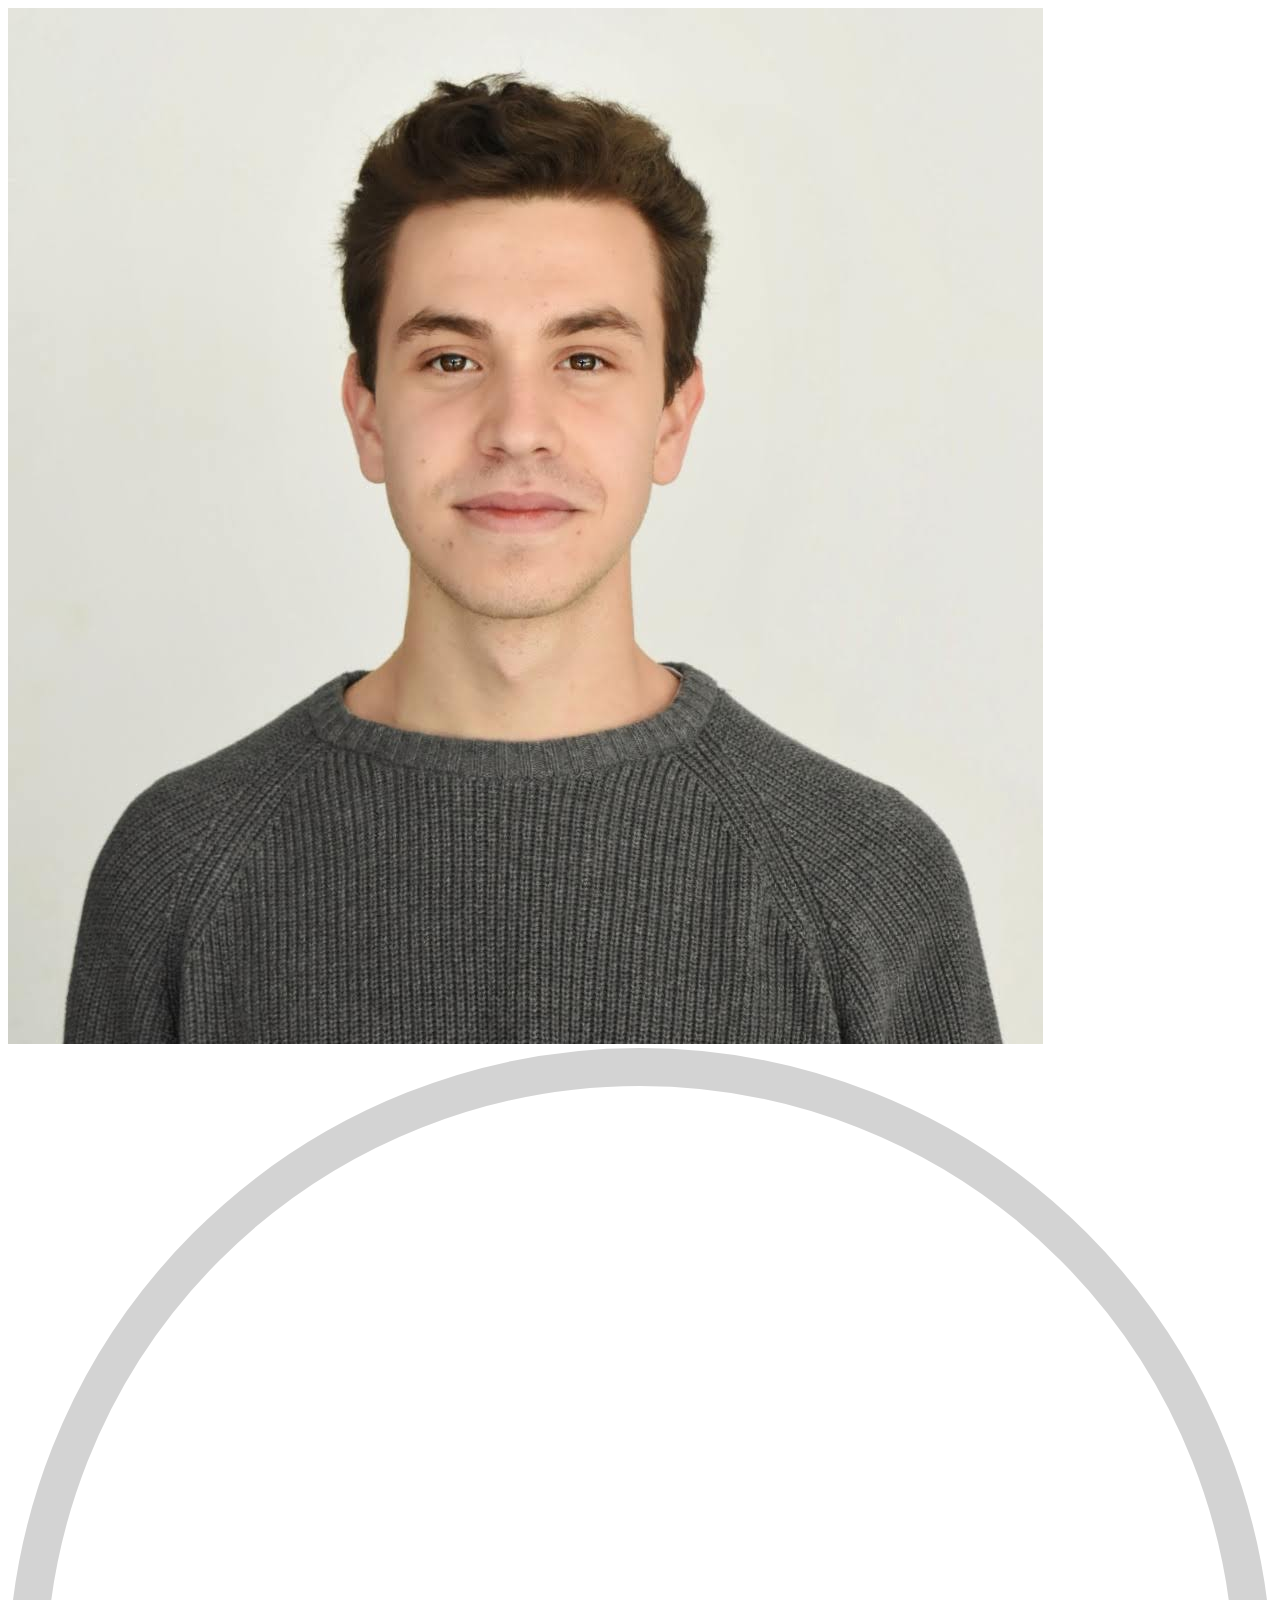
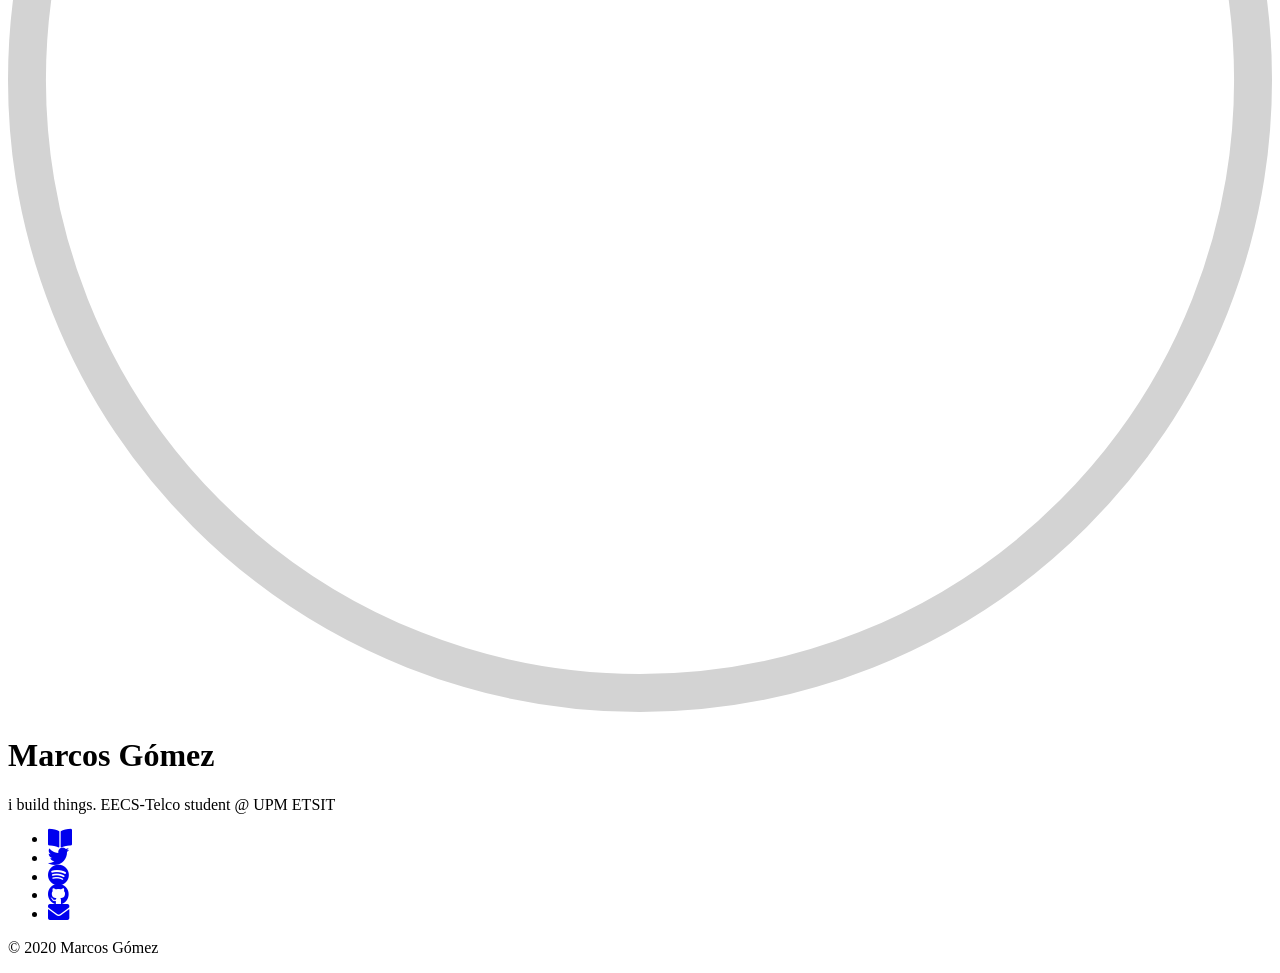
==== index.html @ 441b4f90 "remove index.json" ====
<!DOCTYPE html>
<html><head>
	<meta name="generator" content="Hugo 0.70.0" />
  <title>
      
          Marcos Gómez
      
  </title>
  <meta charset="utf-8">
  <meta http-equiv="X-UA-Compatible" content="IE=edge">
  <meta name="viewport" content="width=device-width, initial-scale=1">
  <meta name="author" content="Marcos Gómez" />
  <link rel="shortcut icon" type="image/x-icon" href="https://margobra8.github.io/img/favicon.ico">

  
  
  
  
  
  <link rel="stylesheet" href="https://margobra8.github.io/style.min.6f642c5866835106e8a19b94463576436c99be9e41a8714ab3df3daa95f6bf90.css" integrity="sha256-b2QsWGaDUQbooZuURjV2Q2yZvp5BqHFKs989qpX2v5A=">
  
  
  
  <link rel="stylesheet" href="https://margobra8.github.io/style-dark.min.0a647fb6c07e04b77b54fa0515d0a683d39ecdb251dba960fe1f966f7ff36fc2.css" media="(prefers-color-scheme: dark)" integrity="sha256-CmR/tsB&#43;BLd7VPoFFdCmg9OezbJR26lg/h&#43;Wb3/zb8I=">
  <link rel="stylesheet" href="https://use.fontawesome.com/releases/v5.8.1/css/all.css" integrity="sha384-50oBUHEmvpQ+1lW4y57PTFmhCaXp0ML5d60M1M7uH2+nqUivzIebhndOJK28anvf" crossorigin="anonymous">

  
  

  <meta property="og:title" content="Marcos Gómez" />
<meta property="og:description" content="i build things. EECS-Telco student @ UPM ETSIT" />
<meta property="og:type" content="website" />
<meta property="og:url" content="https://margobra8.github.io/" />
<meta property="og:updated_time" content="2020-05-17T19:04:31+02:00" />
<meta itemprop="name" content="Marcos Gómez">
<meta itemprop="description" content="i build things. EECS-Telco student @ UPM ETSIT"><meta name="twitter:card" content="summary"/>
<meta name="twitter:image" content="https://margobra8.github.io//img/avatar.jpg"/>
<meta name="twitter:title" content="Marcos Gómez"/>
<meta name="twitter:description" content="i build things. EECS-Telco student @ UPM ETSIT"/>

  <!--[if lte IE 9]>
  <script src="https://cdnjs.cloudflare.com/ajax/libs/classlist/1.1.20170427/classList.min.js"></script>
  <![endif]-->

  <!--[if lt IE 9]>
  <script src="https://cdn.jsdelivr.net/npm/html5shiv@3.7.3/dist/html5shiv.min.js"></script>
  <script src="https://cdn.jsdelivr.net/npm/respond.js@1.4.2/dest/respond.min.js"></script>
  <![endif]-->

  </head>
<body>
    <div id="profileContainer">
      <div id="profile">
        <header>
          
          <div class="avatar">
            <img class="avatarMask" src="https://margobra8.github.io/img/avatar.jpg" alt="">
            <img src="https://margobra8.github.io/img/avatar-border.svg" class="avatar-border" alt="">
          </div>
          
          <h1 class="author">Marcos Gómez</h1>
        </header>
        
        <p>
          i build things. EECS-Telco student @ UPM ETSIT
        </p>
        
        <nav>
          <ul>
            
            <li><a href="https://margobra8.github.io/posts/" aria-label="blog"><i class='fa fa-book-open fa-lg'></i><br></a></li>
            
            <li><a href="https://twitter.com/margobra8" aria-label="twitter"><i class='fab fa-twitter fa-lg'></i><br></a></li>
            
            <li><a href="https://open.spotify.com/user/markergom" aria-label="spotify"><i class='fab fa-spotify fa-lg'></i><br></a></li>
            
            <li><a href="https://github.com/margobra8" aria-label="github"><i class='fab fa-github fa-lg'></i><br></a></li>
            
            <li><a href="mailto:marcos.gomez@ieee.org" aria-label="email"><i class='fa fa-envelope fa-lg'></i><br></a></li>
            
          </ul>
        </nav>
      </div>
    </div><footer>
  <p>
  &copy; 2020 Marcos Gómez
  </p>
</footer>
</body>
</html>
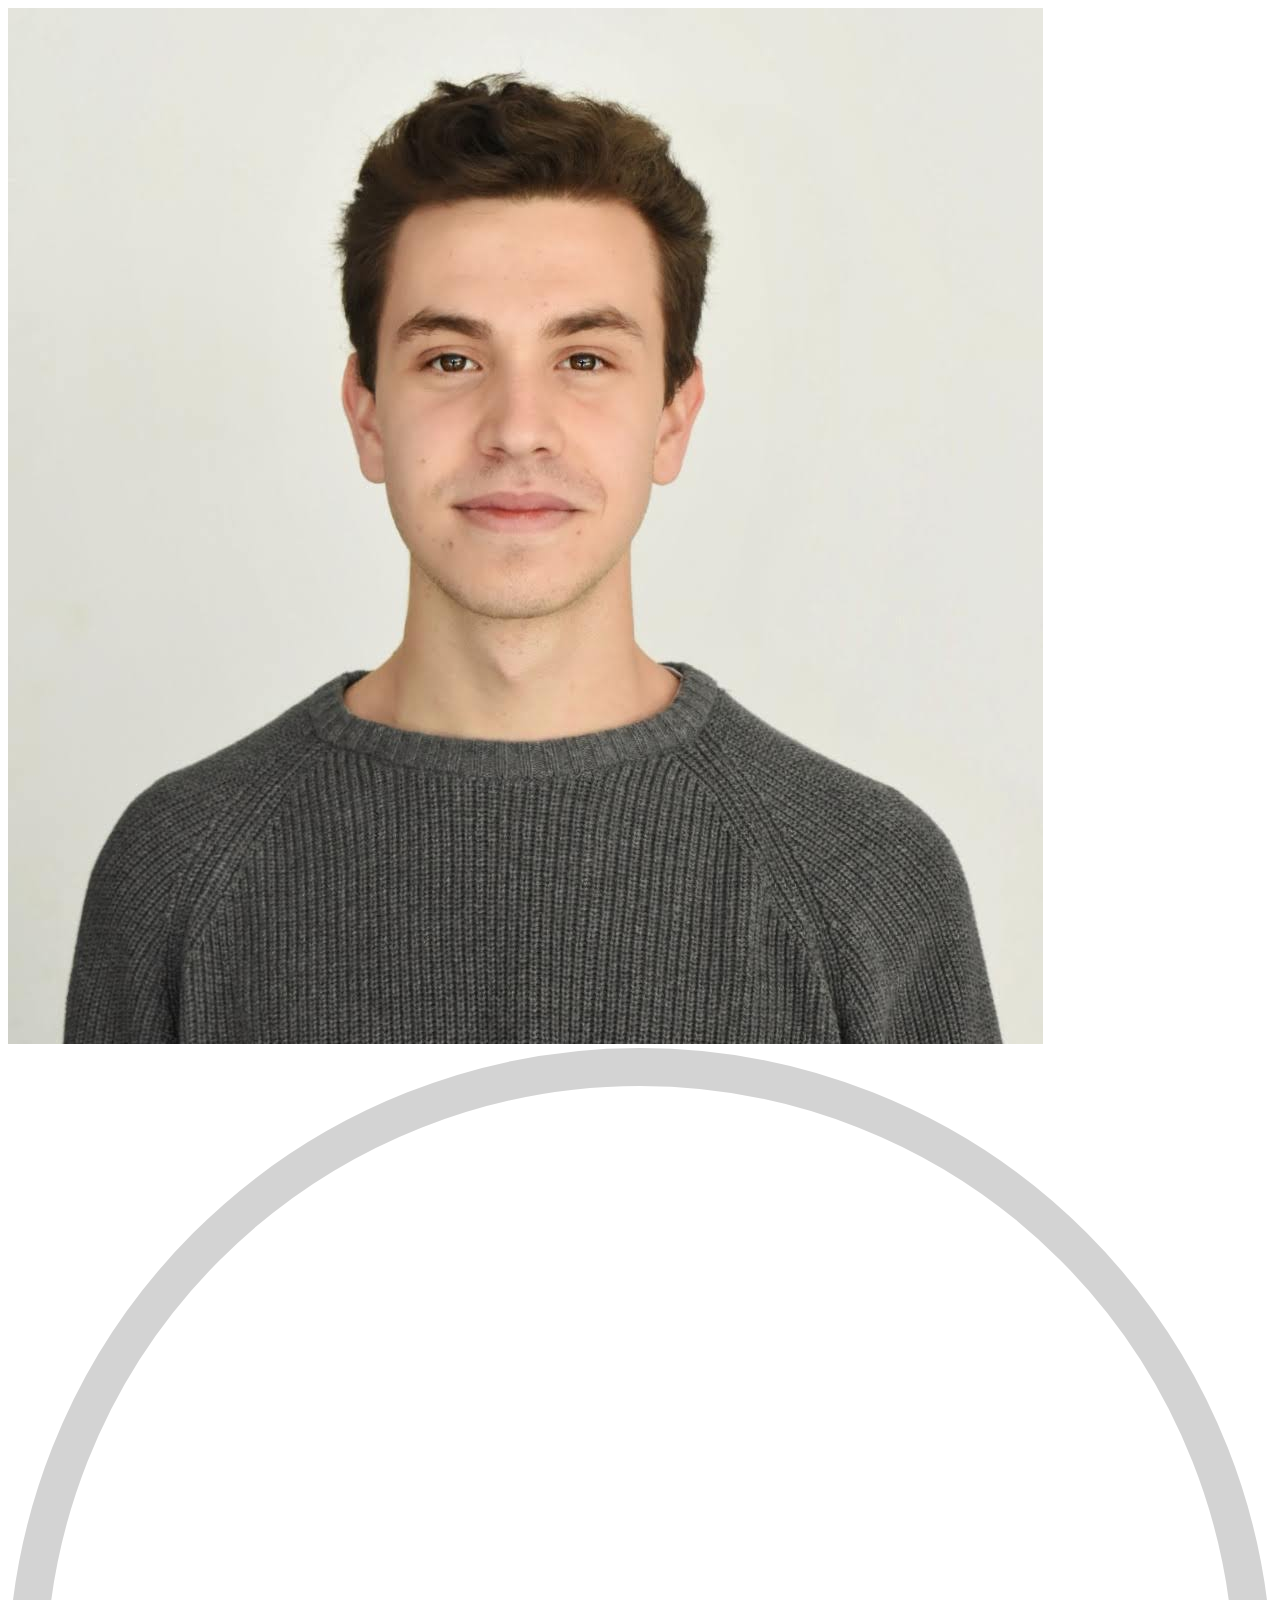
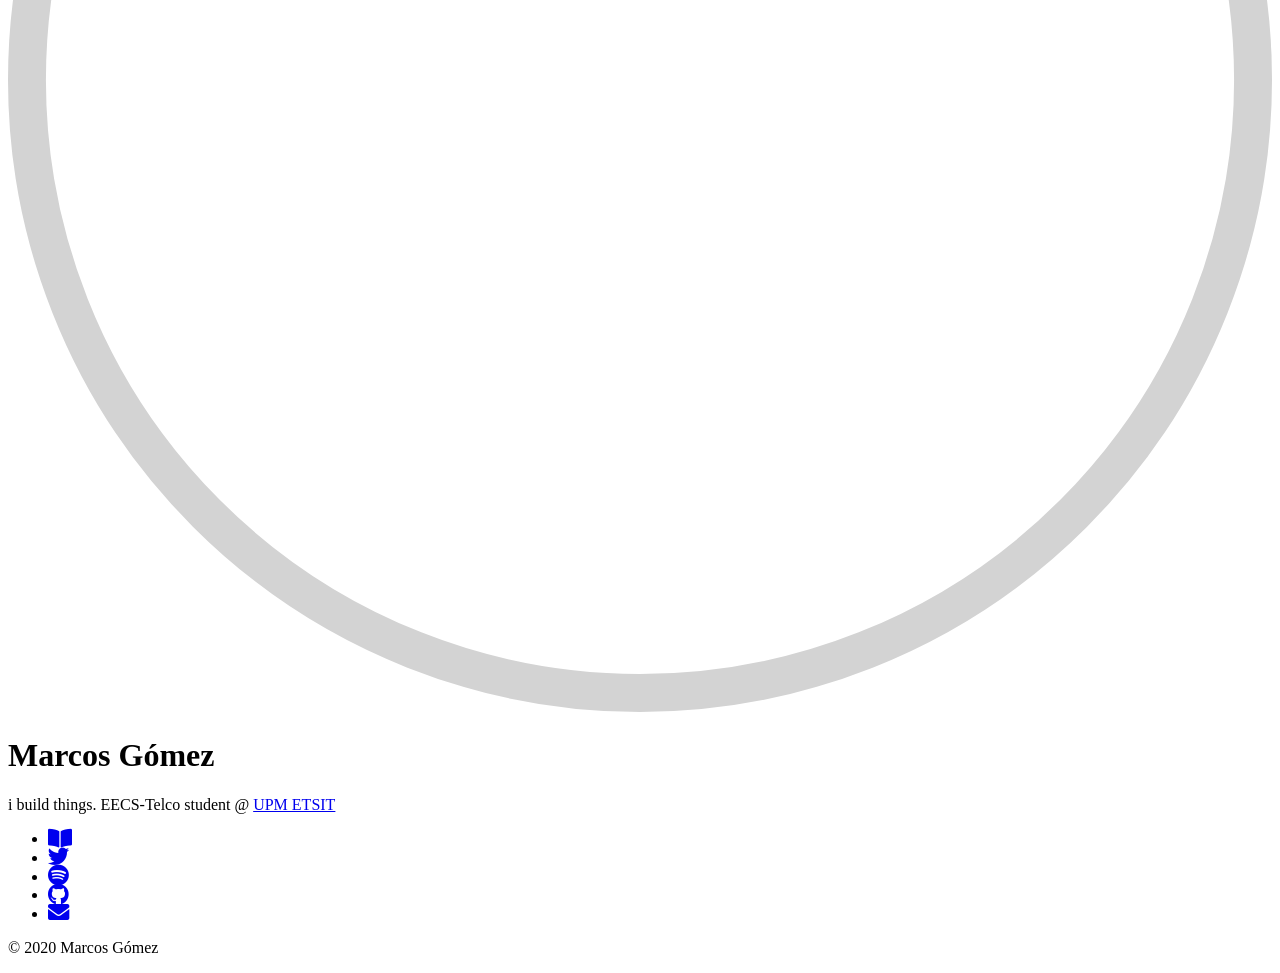
==== commit 84706269: "add links in homepage" ====
--- a/index.html
+++ b/index.html
@@ -28,15 +28,15 @@
   
 
   <meta property="og:title" content="Marcos Gómez" />
-<meta property="og:description" content="i build things. EECS-Telco student @ UPM ETSIT" />
+<meta property="og:description" content="i build things. EECS-Telco student @ &lt;a href=&#39;//etsit.upm.es&#39;&gt;UPM ETSIT&lt;/a&gt;" />
 <meta property="og:type" content="website" />
 <meta property="og:url" content="https://margobra8.github.io/" />
 <meta property="og:updated_time" content="2020-05-17T19:04:31+02:00" />
 <meta itemprop="name" content="Marcos Gómez">
-<meta itemprop="description" content="i build things. EECS-Telco student @ UPM ETSIT"><meta name="twitter:card" content="summary"/>
+<meta itemprop="description" content="i build things. EECS-Telco student @ &lt;a href=&#39;//etsit.upm.es&#39;&gt;UPM ETSIT&lt;/a&gt;"><meta name="twitter:card" content="summary"/>
 <meta name="twitter:image" content="https://margobra8.github.io//img/avatar.jpg"/>
 <meta name="twitter:title" content="Marcos Gómez"/>
-<meta name="twitter:description" content="i build things. EECS-Telco student @ UPM ETSIT"/>
+<meta name="twitter:description" content="i build things. EECS-Telco student @ &lt;a href=&#39;//etsit.upm.es&#39;&gt;UPM ETSIT&lt;/a&gt;"/>
 
   <!--[if lte IE 9]>
   <script src="https://cdnjs.cloudflare.com/ajax/libs/classlist/1.1.20170427/classList.min.js"></script>
@@ -62,7 +62,7 @@
         </header>
         
         <p>
-          i build things. EECS-Telco student @ UPM ETSIT
+          i build things. EECS-Telco student @ <a href='//etsit.upm.es'>UPM ETSIT</a>
         </p>
         
         <nav>
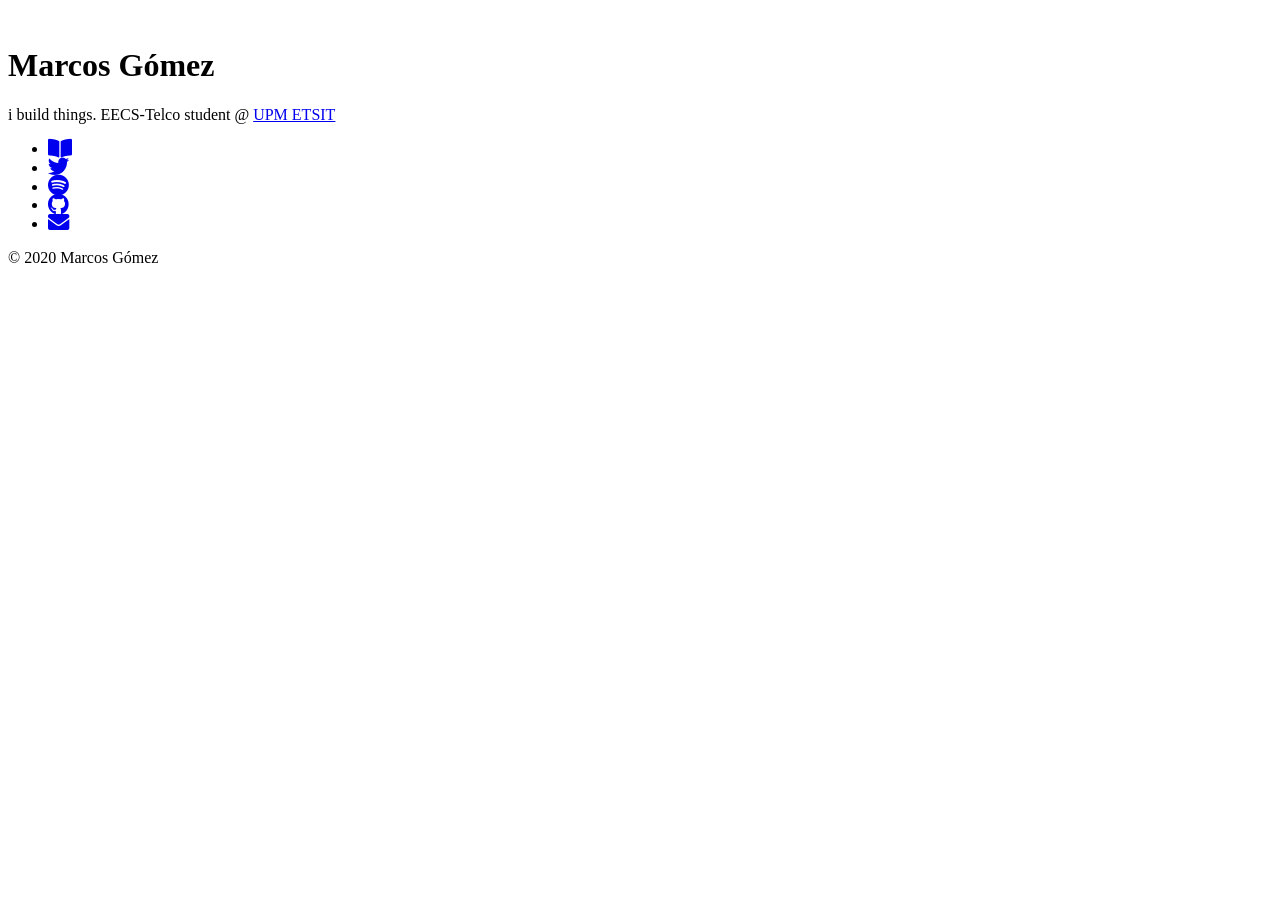
==== commit f3f87d7d: "changed domain" ====
--- a/index.html
+++ b/index.html
@@ -10,18 +10,18 @@
   <meta http-equiv="X-UA-Compatible" content="IE=edge">
   <meta name="viewport" content="width=device-width, initial-scale=1">
   <meta name="author" content="Marcos Gómez" />
-  <link rel="shortcut icon" type="image/x-icon" href="https://margobra8.github.io/img/favicon.ico">
+  <link rel="shortcut icon" type="image/x-icon" href="https://me.marquitos.space/img/favicon.ico">
 
   
   
   
   
   
-  <link rel="stylesheet" href="https://margobra8.github.io/style.min.6f642c5866835106e8a19b94463576436c99be9e41a8714ab3df3daa95f6bf90.css" integrity="sha256-b2QsWGaDUQbooZuURjV2Q2yZvp5BqHFKs989qpX2v5A=">
+  <link rel="stylesheet" href="https://me.marquitos.space/style.min.6f642c5866835106e8a19b94463576436c99be9e41a8714ab3df3daa95f6bf90.css" integrity="sha256-b2QsWGaDUQbooZuURjV2Q2yZvp5BqHFKs989qpX2v5A=">
   
   
   
-  <link rel="stylesheet" href="https://margobra8.github.io/style-dark.min.0a647fb6c07e04b77b54fa0515d0a683d39ecdb251dba960fe1f966f7ff36fc2.css" media="(prefers-color-scheme: dark)" integrity="sha256-CmR/tsB&#43;BLd7VPoFFdCmg9OezbJR26lg/h&#43;Wb3/zb8I=">
+  <link rel="stylesheet" href="https://me.marquitos.space/style-dark.min.0a647fb6c07e04b77b54fa0515d0a683d39ecdb251dba960fe1f966f7ff36fc2.css" media="(prefers-color-scheme: dark)" integrity="sha256-CmR/tsB&#43;BLd7VPoFFdCmg9OezbJR26lg/h&#43;Wb3/zb8I=">
   <link rel="stylesheet" href="https://use.fontawesome.com/releases/v5.8.1/css/all.css" integrity="sha384-50oBUHEmvpQ+1lW4y57PTFmhCaXp0ML5d60M1M7uH2+nqUivzIebhndOJK28anvf" crossorigin="anonymous">
 
   
@@ -30,11 +30,11 @@
   <meta property="og:title" content="Marcos Gómez" />
 <meta property="og:description" content="i build things. EECS-Telco student @ &lt;a href=&#39;//etsit.upm.es&#39;&gt;UPM ETSIT&lt;/a&gt;" />
 <meta property="og:type" content="website" />
-<meta property="og:url" content="https://margobra8.github.io/" />
+<meta property="og:url" content="https://me.marquitos.space/" />
 <meta property="og:updated_time" content="2020-05-17T19:04:31+02:00" />
 <meta itemprop="name" content="Marcos Gómez">
 <meta itemprop="description" content="i build things. EECS-Telco student @ &lt;a href=&#39;//etsit.upm.es&#39;&gt;UPM ETSIT&lt;/a&gt;"><meta name="twitter:card" content="summary"/>
-<meta name="twitter:image" content="https://margobra8.github.io//img/avatar.jpg"/>
+<meta name="twitter:image" content="https://me.marquitos.space//img/avatar.jpg"/>
 <meta name="twitter:title" content="Marcos Gómez"/>
 <meta name="twitter:description" content="i build things. EECS-Telco student @ &lt;a href=&#39;//etsit.upm.es&#39;&gt;UPM ETSIT&lt;/a&gt;"/>
 
@@ -54,8 +54,8 @@
         <header>
           
           <div class="avatar">
-            <img class="avatarMask" src="https://margobra8.github.io/img/avatar.jpg" alt="">
-            <img src="https://margobra8.github.io/img/avatar-border.svg" class="avatar-border" alt="">
+            <img class="avatarMask" src="https://me.marquitos.space/img/avatar.jpg" alt="">
+            <img src="https://me.marquitos.space/img/avatar-border.svg" class="avatar-border" alt="">
           </div>
           
           <h1 class="author">Marcos Gómez</h1>
@@ -68,7 +68,7 @@
         <nav>
           <ul>
             
-            <li><a href="https://margobra8.github.io/posts/" aria-label="blog"><i class='fa fa-book-open fa-lg'></i><br></a></li>
+            <li><a href="https://me.marquitos.space/posts/" aria-label="blog"><i class='fa fa-book-open fa-lg'></i><br></a></li>
             
             <li><a href="https://twitter.com/margobra8" aria-label="twitter"><i class='fab fa-twitter fa-lg'></i><br></a></li>
             
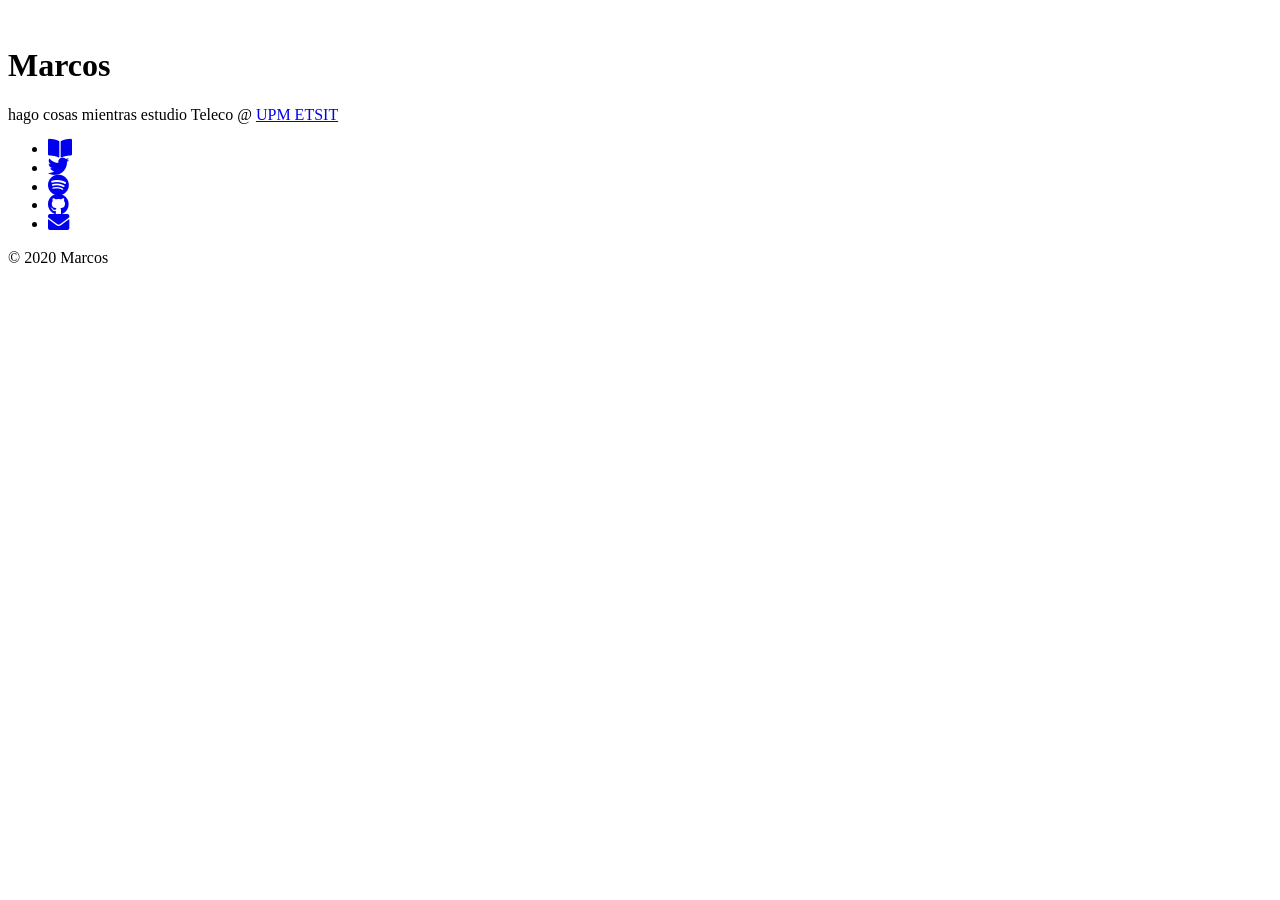
==== commit 3a84a5c6: "add disney post" ====
--- a/index.html
+++ b/index.html
@@ -9,7 +9,7 @@
   <meta charset="utf-8">
   <meta http-equiv="X-UA-Compatible" content="IE=edge">
   <meta name="viewport" content="width=device-width, initial-scale=1">
-  <meta name="author" content="Marcos Gómez" />
+  <meta name="author" content="Marcos" />
   <link rel="shortcut icon" type="image/x-icon" href="https://me.marquitos.space/img/favicon.ico">
 
   
@@ -28,15 +28,15 @@
   
 
   <meta property="og:title" content="Marcos Gómez" />
-<meta property="og:description" content="i build things. EECS-Telco student @ &lt;a href=&#39;//etsit.upm.es&#39;&gt;UPM ETSIT&lt;/a&gt;" />
+<meta property="og:description" content="hago cosas mientras estudio Teleco @ &lt;a href=&#39;//etsit.upm.es&#39;&gt;UPM ETSIT&lt;/a&gt;" />
 <meta property="og:type" content="website" />
 <meta property="og:url" content="https://me.marquitos.space/" />
-<meta property="og:updated_time" content="2020-05-17T19:04:31+02:00" />
+<meta property="og:updated_time" content="2020-11-12T00:00:00+00:00" />
 <meta itemprop="name" content="Marcos Gómez">
-<meta itemprop="description" content="i build things. EECS-Telco student @ &lt;a href=&#39;//etsit.upm.es&#39;&gt;UPM ETSIT&lt;/a&gt;"><meta name="twitter:card" content="summary"/>
+<meta itemprop="description" content="hago cosas mientras estudio Teleco @ &lt;a href=&#39;//etsit.upm.es&#39;&gt;UPM ETSIT&lt;/a&gt;"><meta name="twitter:card" content="summary"/>
 <meta name="twitter:image" content="https://me.marquitos.space//img/avatar.jpg"/>
 <meta name="twitter:title" content="Marcos Gómez"/>
-<meta name="twitter:description" content="i build things. EECS-Telco student @ &lt;a href=&#39;//etsit.upm.es&#39;&gt;UPM ETSIT&lt;/a&gt;"/>
+<meta name="twitter:description" content="hago cosas mientras estudio Teleco @ &lt;a href=&#39;//etsit.upm.es&#39;&gt;UPM ETSIT&lt;/a&gt;"/>
 
   <!--[if lte IE 9]>
   <script src="https://cdnjs.cloudflare.com/ajax/libs/classlist/1.1.20170427/classList.min.js"></script>
@@ -58,11 +58,11 @@
             <img src="https://me.marquitos.space/img/avatar-border.svg" class="avatar-border" alt="">
           </div>
           
-          <h1 class="author">Marcos Gómez</h1>
+          <h1 class="author">Marcos</h1>
         </header>
         
         <p>
-          i build things. EECS-Telco student @ <a href='//etsit.upm.es'>UPM ETSIT</a>
+          hago cosas mientras estudio Teleco @ <a href='//etsit.upm.es'>UPM ETSIT</a>
         </p>
         
         <nav>
@@ -83,7 +83,7 @@
       </div>
     </div><footer>
   <p>
-  &copy; 2020 Marcos Gómez
+  &copy; 2020 Marcos
   </p>
 </footer>
 </body>
